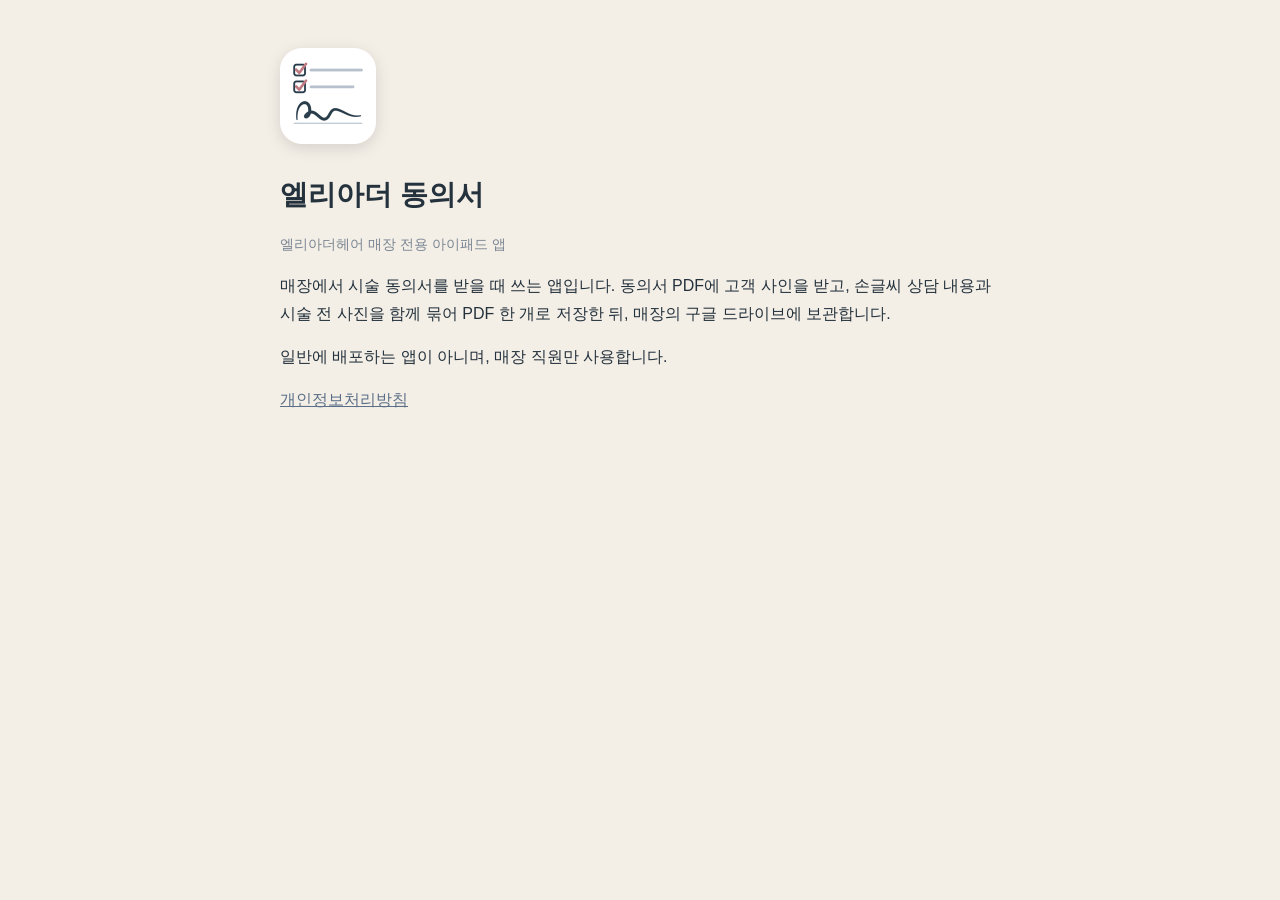
==== index.html @ 51c702b4 "Add files via upload" ====
<!doctype html>
<html lang="ko">
<head><meta charset="utf-8"><meta name="viewport" content="width=device-width, initial-scale=1">
<title>엘리아더 동의서</title><link rel="stylesheet" href="style.css"></head>
<body><main>
<img class="icon" src="icon.png" alt="">
<h1>엘리아더 동의서</h1>
<p class="muted">엘리아더헤어 매장 전용 아이패드 앱</p>
<p>매장에서 시술 동의서를 받을 때 쓰는 앱입니다. 동의서 PDF에 고객 사인을 받고, 손글씨 상담 내용과 시술 전 사진을 함께 묶어 PDF 한 개로 저장한 뒤, 매장의 구글 드라이브에 보관합니다.</p>
<p>일반에 배포하는 앱이 아니며, 매장 직원만 사용합니다.</p>
<p><a href="privacy.html">개인정보처리방침</a></p>
</main></body></html>
---- style.css ----
body { font-family: -apple-system, "Apple SD Gothic Neo", "Noto Sans KR", sans-serif; color: #24323D; background: #F3EEE6; margin: 0; line-height: 1.7; }
main { max-width: 720px; margin: 0 auto; padding: 48px 24px 80px; }
h1 { font-size: 28px; margin-bottom: 4px; }
h2 { font-size: 19px; margin-top: 36px; }
.muted { color: #7B8794; font-size: 14px; }
a { color: #5B7088; }
img.icon { width: 96px; height: 96px; border-radius: 22px; box-shadow: 0 4px 16px rgba(0,0,0,.12); }
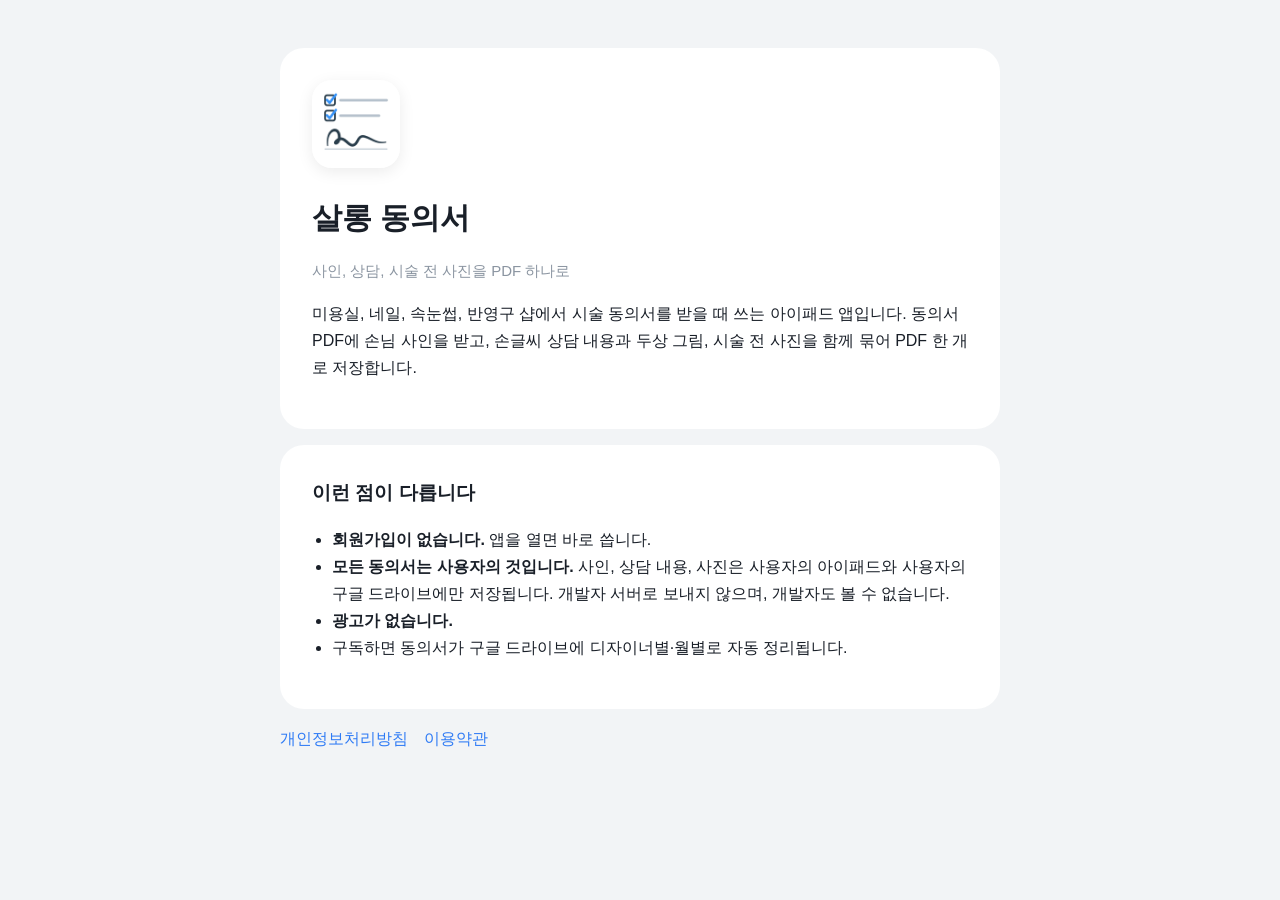
==== commit c3bc8566: "Rename to 살롱 동의서 and add terms" ====
--- a/index.html
+++ b/index.html
@@ -1,12 +1,22 @@
 <!doctype html>
 <html lang="ko">
 <head><meta charset="utf-8"><meta name="viewport" content="width=device-width, initial-scale=1">
-<title>엘리아더 동의서</title><link rel="stylesheet" href="style.css"></head>
+<title>살롱 동의서</title><link rel="stylesheet" href="style.css"></head>
 <body><main>
+<div class="card">
 <img class="icon" src="icon.png" alt="">
-<h1>엘리아더 동의서</h1>
-<p class="muted">엘리아더헤어 매장 전용 아이패드 앱</p>
-<p>매장에서 시술 동의서를 받을 때 쓰는 앱입니다. 동의서 PDF에 고객 사인을 받고, 손글씨 상담 내용과 시술 전 사진을 함께 묶어 PDF 한 개로 저장한 뒤, 매장의 구글 드라이브에 보관합니다.</p>
-<p>일반에 배포하는 앱이 아니며, 매장 직원만 사용합니다.</p>
-<p><a href="privacy.html">개인정보처리방침</a></p>
+<h1>살롱 동의서</h1>
+<p class="muted">사인, 상담, 시술 전 사진을 PDF 하나로</p>
+<p>미용실, 네일, 속눈썹, 반영구 샵에서 시술 동의서를 받을 때 쓰는 아이패드 앱입니다. 동의서 PDF에 손님 사인을 받고, 손글씨 상담 내용과 두상 그림, 시술 전 사진을 함께 묶어 PDF 한 개로 저장합니다.</p>
+</div>
+<div class="card">
+<h2 style="margin-top:0">이런 점이 다릅니다</h2>
+<ul>
+<li><b>회원가입이 없습니다.</b> 앱을 열면 바로 씁니다.</li>
+<li><b>모든 동의서는 사용자의 것입니다.</b> 사인, 상담 내용, 사진은 사용자의 아이패드와 사용자의 구글 드라이브에만 저장됩니다. 개발자 서버로 보내지 않으며, 개발자도 볼 수 없습니다.</li>
+<li><b>광고가 없습니다.</b></li>
+<li>구독하면 동의서가 구글 드라이브에 디자이너별·월별로 자동 정리됩니다.</li>
+</ul>
+</div>
+<nav><a href="privacy.html">개인정보처리방침</a><a href="terms.html">이용약관</a></nav>
 </main></body></html>
--- a/style.css
+++ b/style.css
@@ -1,7 +1,10 @@
-body { font-family: -apple-system, "Apple SD Gothic Neo", "Noto Sans KR", sans-serif; color: #24323D; background: #F3EEE6; margin: 0; line-height: 1.7; }
+body { font-family: -apple-system, "Apple SD Gothic Neo", "Pretendard", "Noto Sans KR", sans-serif; color: #191F28; background: #F2F4F6; margin: 0; line-height: 1.7; }
 main { max-width: 720px; margin: 0 auto; padding: 48px 24px 80px; }
-h1 { font-size: 28px; margin-bottom: 4px; }
-h2 { font-size: 19px; margin-top: 36px; }
-.muted { color: #7B8794; font-size: 14px; }
-a { color: #5B7088; }
-img.icon { width: 96px; height: 96px; border-radius: 22px; box-shadow: 0 4px 16px rgba(0,0,0,.12); }
+.card { background: #fff; border-radius: 24px; padding: 32px; margin-bottom: 16px; }
+h1 { font-size: 30px; margin: 16px 0 4px; }
+h2 { font-size: 19px; margin-top: 32px; }
+.muted { color: #8B95A1; font-size: 15px; }
+a { color: #2F7BF5; text-decoration: none; }
+img.icon { width: 88px; height: 88px; border-radius: 20px; box-shadow: 0 4px 16px rgba(0,0,0,.08); }
+ul { padding-left: 20px; }
+nav a { margin-right: 16px; }
